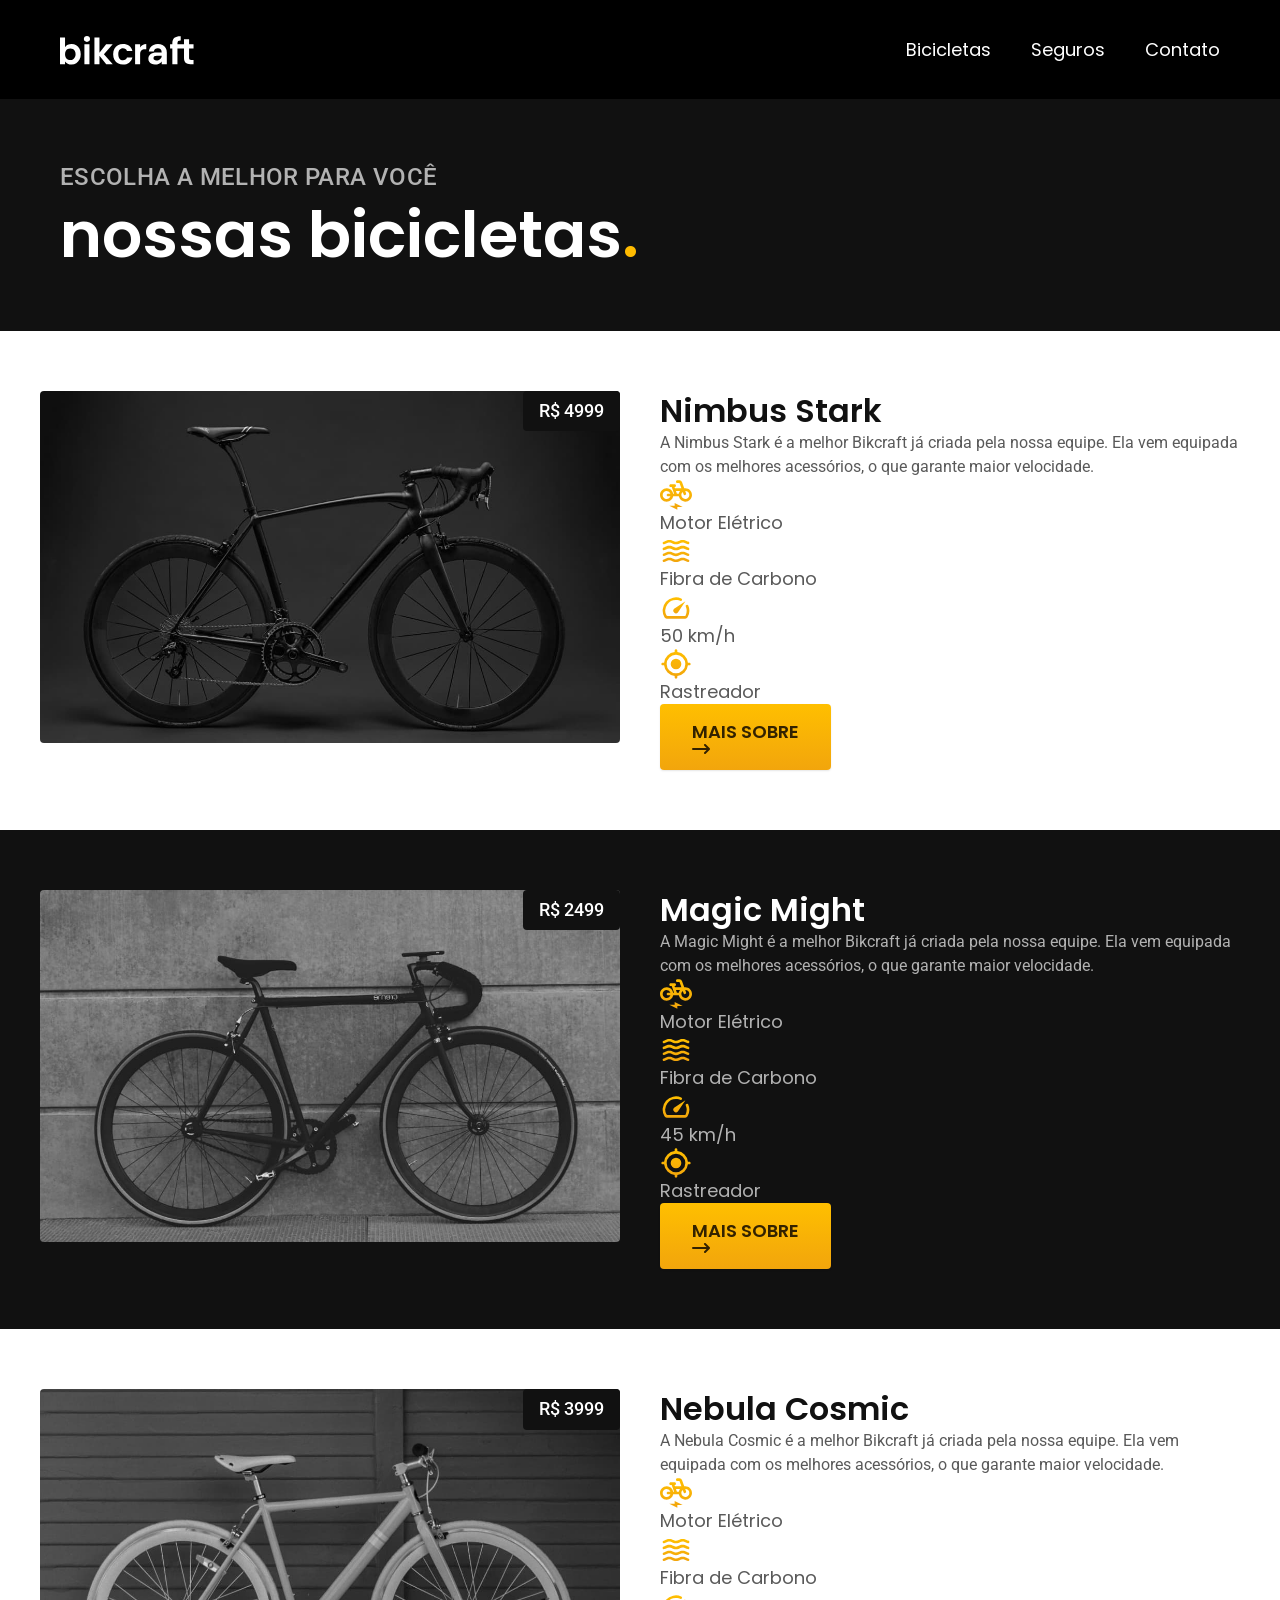
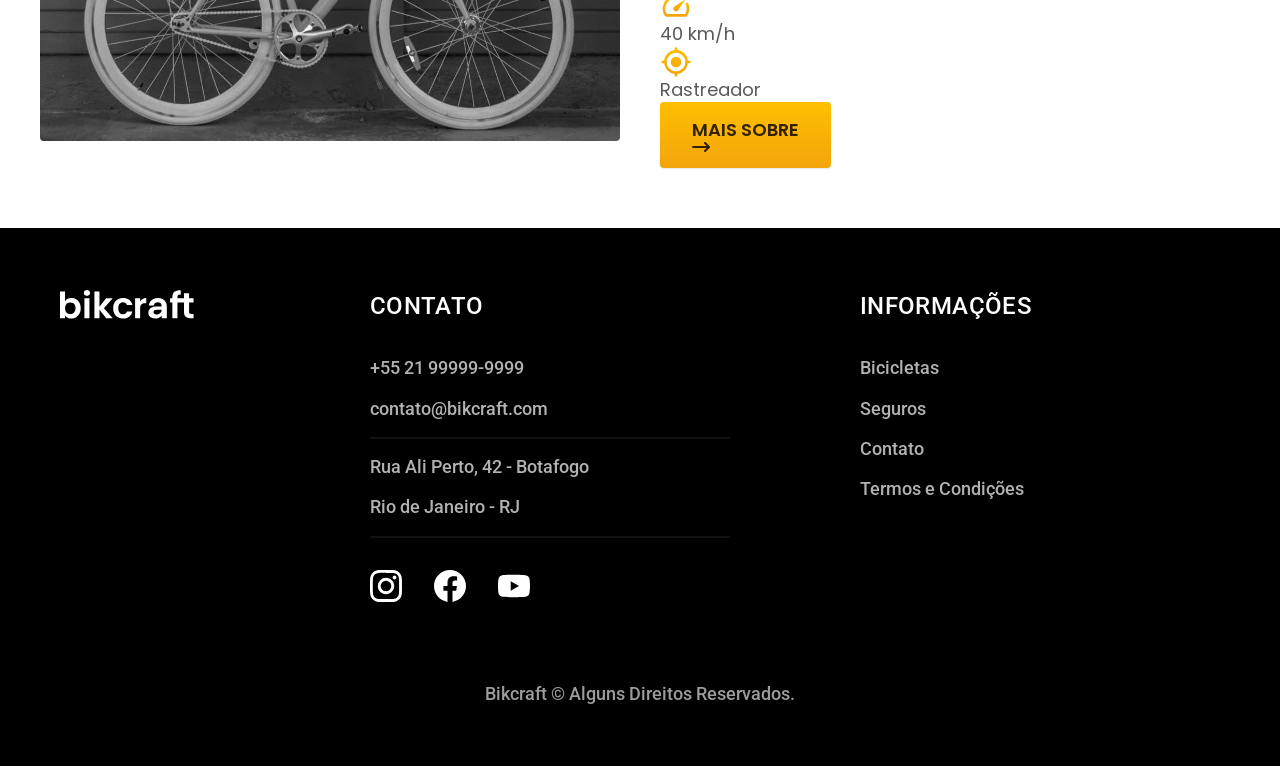
==== bicicletas.html @ c18fb051 "Adding Bikes page and finished Terms page" ====
<!DOCTYPE html>
<html lang="pt-br">

<head>
  <meta charset="UTF-8">
  <meta name="viewport" content="width=device-width, initial-scale=1.0">
  <title>Bikcraft</title>
  <link rel="stylesheet" href="./css/style.css">
  <link rel="preconnect" href="https://fonts.googleapis.com">
  <link rel="preconnect" href="https://fonts.gstatic.com" crossorigin>
  <link href="https://fonts.googleapis.com/css2?family=Merriweather:ital,opsz,wght@1,18..144,900&family=Poppins&family=Roboto&display=swap" rel="stylesheet">
</head>

<body id="bicicletas">
  <header class="header-bg">
    <div class="header">
      <a href="./index.html">
        <img src="./img/bikcraft.svg" alt="Bikcraft">
      </a>
      <nav aria-label="primary">
        <ul class="header-menu">
          <li><a href="./bicicletas.html">Bicicletas</a></li>
          <li><a href="./seguros.html">Seguros</a></li>
          <li><a href="./contato.html">Contato</a></li>
        </ul>
      </nav>
    </div>
  </header>
  <main>
    <div class="title-bg">
      <div class="title container">
        <p class="font-2-l-b color-5">escolha a melhor para você</p>
        <h1 class="font-1-xxl color-0">nossas bicicletas<span class="color-p1">.</span></h1>
      </div>
    </div>
    <div class="bikes container">
      <div class="bikes-image">
        <img src="./img/bicicletas/nimbus.jpg" alt="">
        <span class="font-2-m" color-0>R$ 4999</span>
      </div>
      <div class="bikes-content">
        <h2 class="font-1-xl">Nimbus Stark</h2>
        <p class="font-2-s color-8">A Nimbus Stark é a melhor Bikcraft já criada pela nossa equipe. Ela vem equipada com os melhores acessórios, o que garante maior velocidade.</p>
        <ul class="font-1-m color-8">
          <li><img src="./img/icones/eletrica.svg" alt="">Motor Elétrico</li>
          <li><img src="./img/icones/carbono.svg" alt="">Fibra de Carbono</li>
          <li><img src="./img/icones/velocidade.svg" alt="">50 km/h</li>
          <li><img src="./img/icones/rastreador.svg" alt="">Rastreador</li>
        </ul>
        <a class="button" href="./nimbus.html">Mais sobre <img src="./img/icones/seta.svg" alt=""></a>
      </div>
    </div>

    <div class="bikes-bg">
      <div class="bikes container">
        <div class="bikes-image">
          <img src="./img/bicicletas/magic.jpg" alt="">
          <span class="font-2-m" color-0>R$ 2499</span>
        </div>
        <div class="bikes-content">
          <h2 class="font-1-xl color-0">Magic Might</h2>
          <p class="font-2-s color-5">A Magic Might é a melhor Bikcraft já criada pela nossa equipe. Ela vem equipada com os melhores acessórios, o que garante maior velocidade.</p>
          <ul class="font-1-m color-5">
            <li><img src="./img/icones/eletrica.svg" alt="">Motor Elétrico</li>
            <li><img src="./img/icones/carbono.svg" alt="">Fibra de Carbono</li>
            <li><img src="./img/icones/velocidade.svg" alt="">45 km/h</li>
            <li><img src="./img/icones/rastreador.svg" alt="">Rastreador</li>
          </ul>
          <a class="button" href="./nimbus.html">Mais sobre <img src="./img/icones/seta.svg" alt=""></a>
        </div>
      </div>
    </div>

    <div class="bikes container">
      <div class="bikes-image">
        <img src="./img/bicicletas/nebula.jpg" alt="">
        <span class="font-2-m" color-0>R$ 3999</span>
      </div>
      <div class="bikes-content">
        <h2 class="font-1-xl">Nebula Cosmic</h2>
        <p class="font-2-s color-8">A Nebula Cosmic é a melhor Bikcraft já criada pela nossa equipe. Ela vem equipada com os melhores acessórios, o que garante maior velocidade.</p>
        <ul class="font-1-m color-8">
          <li><img src="./img/icones/eletrica.svg" alt="">Motor Elétrico</li>
          <li><img src="./img/icones/carbono.svg" alt="">Fibra de Carbono</li>
          <li><img src="./img/icones/velocidade.svg" alt="">40 km/h</li>
          <li><img src="./img/icones/rastreador.svg" alt="">Rastreador</li>
        </ul>
        <a class="button" href="./nimbus.html">Mais sobre <img src="./img/icones/seta.svg" alt=""></a>
      </div>
    </div>

  </main>
  <footer class="footer-bg ">
    <div class="footer container">
      <img src="./img/bikcraft.svg" alt="">
      <div class="footer-contact">
        <h3 class="font-2-l-b color-0">Contato</h3>
        <ul class="font-2-m color-5">
          <li><a href="tel:+5521999999999">+55 21 99999-9999</a></li>
          <li><a href="mailto:contato@bikcraft.com">contato@bikcraft.com</a></li>
          <li><a href="">Rua Ali Perto, 42 - Botafogo</a></li>
          <li><a href="">Rio de Janeiro - RJ</a></li>
        </ul>
        <div class="footer-networks">
          <a href="./"><img src="./img/redes/instagram.svg" alt=""></a>
          <a href="./"><img src="./img/redes/facebook.svg" alt=""></a>
          <a href="./"><img src="./img/redes/youtube.svg" alt=""></a>
        </div>
      </div>
      <div class="footer-info">
        <h3 class="font-2-l-b color-0">Informações</h3>
        <nav>
          <ul class="font-2-m color-5">
            <li><a href="./bicicletas.html">Bicicletas</a></li>
            <li><a href="./seguros.html">Seguros</a></li>
            <li><a href="./contato.html">Contato</a></li>
            <li><a href="./termos.html">Termos e Condições</a></li>
          </ul>
        </nav>
      </div>
      <p class="footer-copy font-2-m color-6">Bikcraft © Alguns Direitos Reservados.</p>
    </div>
  </footer>
</body>

</html>
---- css/style.css ----
@import "./utilities/typography.css";
@import "./utilities/colors.css";

@import "./global/global.css";
@import "./global/header.css";
@import "./global/footer.css";

/* Utilities */

@import "./utilities/components.css";

/* Home */
@import "./home/introduction.css";
@import "./home/technology.css";
@import "./home/partners.css";
@import "./home/testimony.css";
@import "./insurances/insurance.css";

/* Terms */
@import "./terms/terms.css";

/* Bikes-list */
@import "./bikes/bikes-list.css";

/* Bikes */
@import "./bikes/bikes.css";
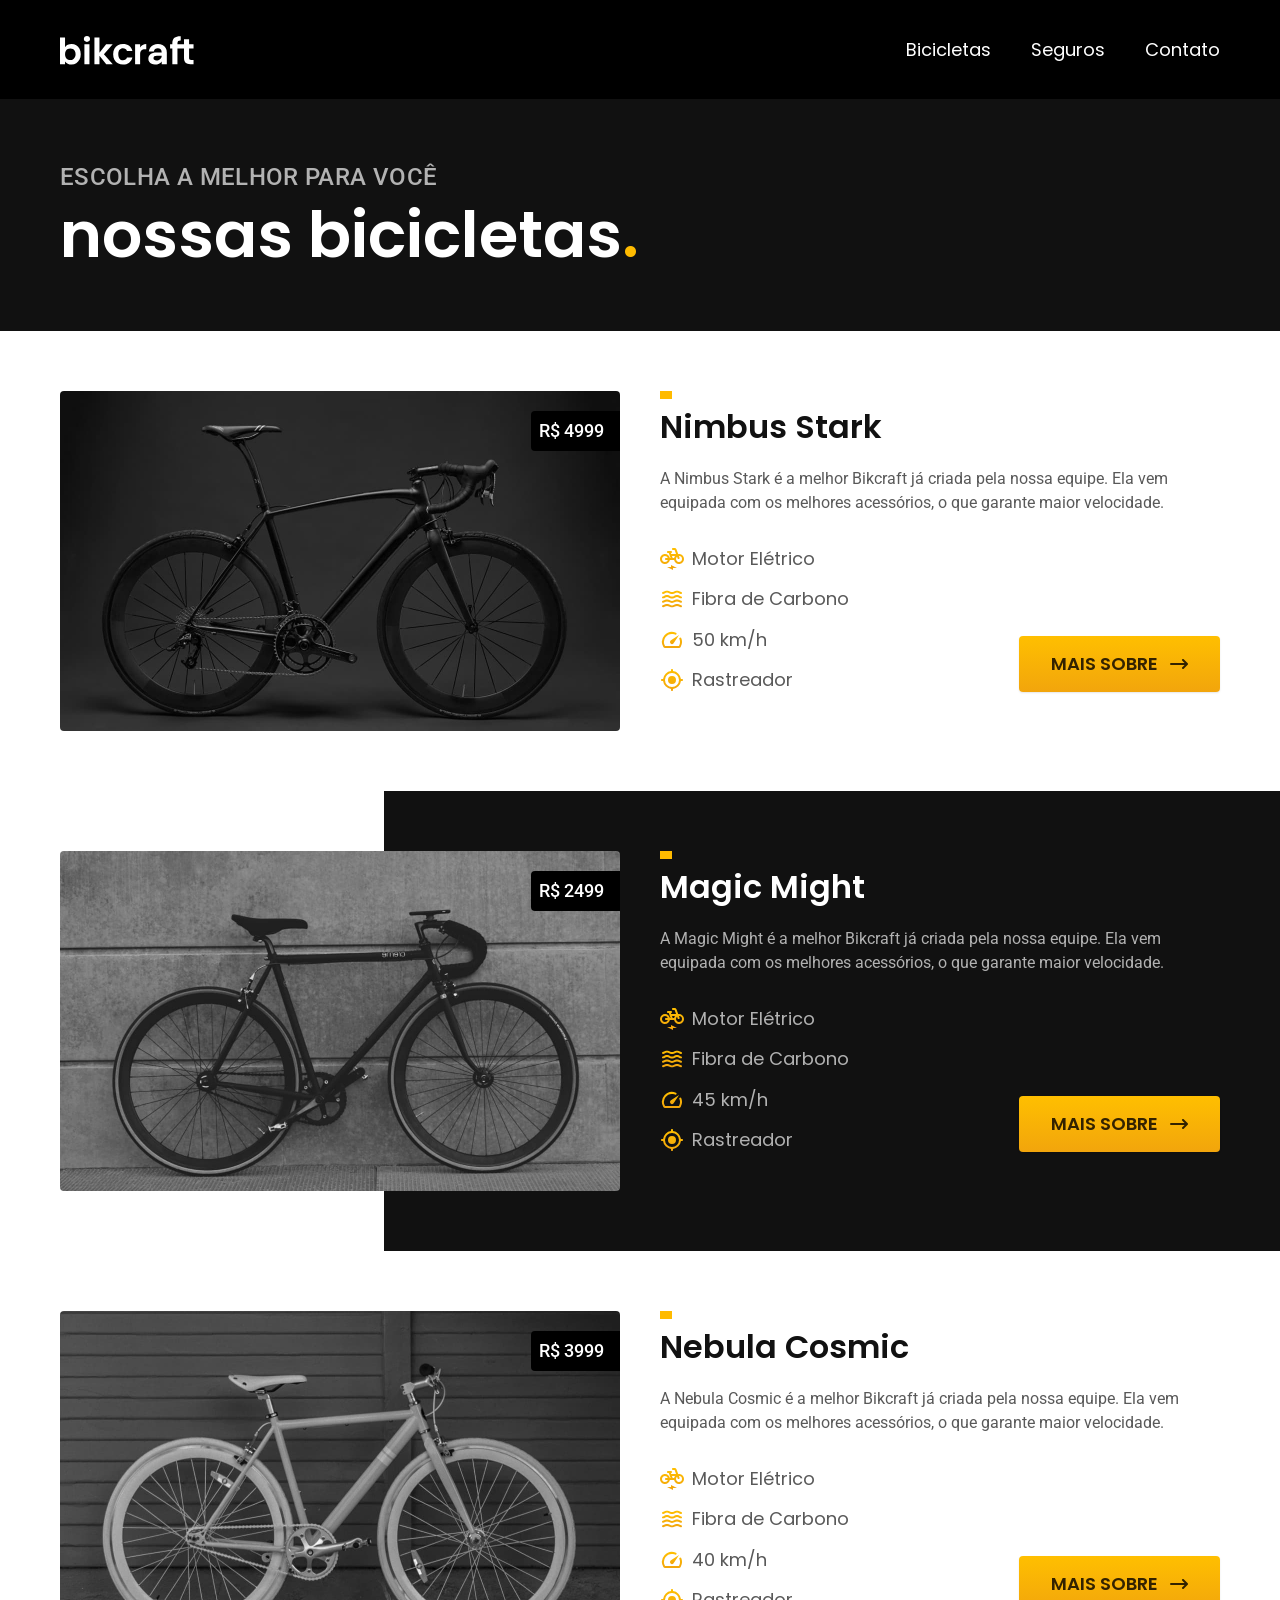
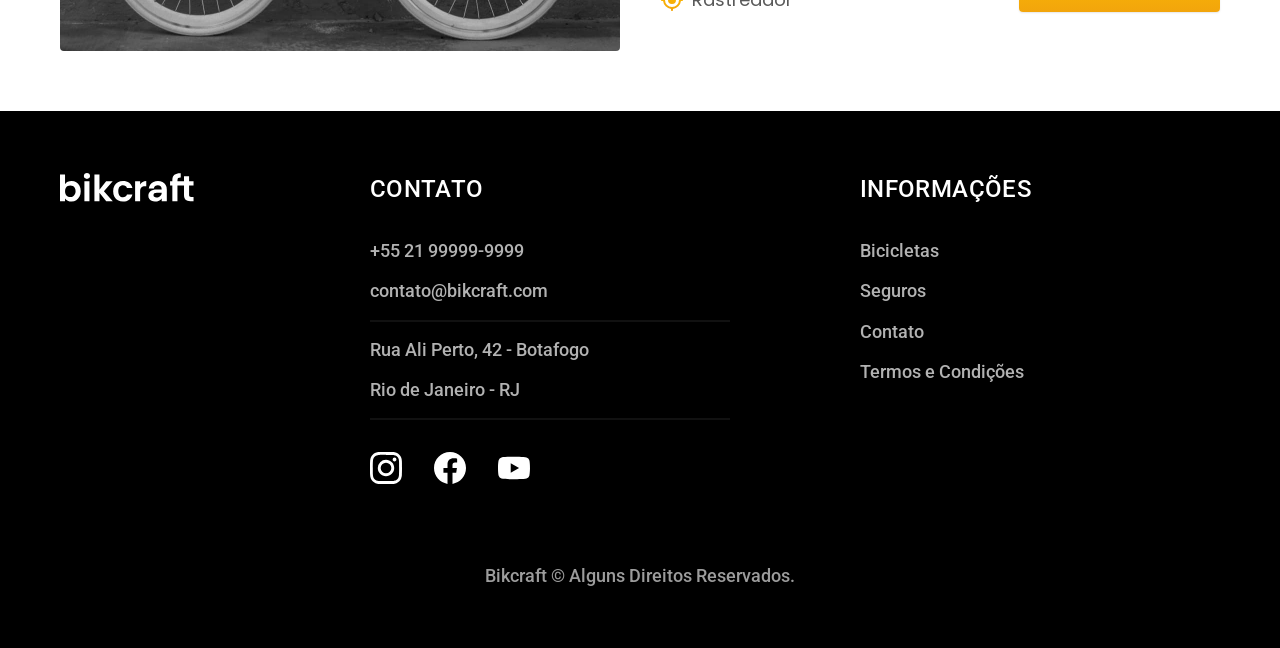
==== commit aac0a890: "Finishing bikes page" ====
--- a/bicicletas.html
+++ b/bicicletas.html
@@ -47,7 +47,7 @@
           <li><img src="./img/icones/velocidade.svg" alt="">50 km/h</li>
           <li><img src="./img/icones/rastreador.svg" alt="">Rastreador</li>
         </ul>
-        <a class="button" href="./nimbus.html">Mais sobre <img src="./img/icones/seta.svg" alt=""></a>
+        <a class="button arrow" href="./bicicletas/nimbus.html">Mais sobre</a>
       </div>
     </div>
 
@@ -66,7 +66,7 @@
             <li><img src="./img/icones/velocidade.svg" alt="">45 km/h</li>
             <li><img src="./img/icones/rastreador.svg" alt="">Rastreador</li>
           </ul>
-          <a class="button" href="./nimbus.html">Mais sobre <img src="./img/icones/seta.svg" alt=""></a>
+          <a class="button arrow" href="./bicicletas/magic.html">Mais sobre</a>
         </div>
       </div>
     </div>
@@ -85,7 +85,7 @@
           <li><img src="./img/icones/velocidade.svg" alt="">40 km/h</li>
           <li><img src="./img/icones/rastreador.svg" alt="">Rastreador</li>
         </ul>
-        <a class="button" href="./nimbus.html">Mais sobre <img src="./img/icones/seta.svg" alt=""></a>
+        <a class="button arrow" href="./bicicletas/nebula.html">Mais sobre</a>
       </div>
     </div>
 
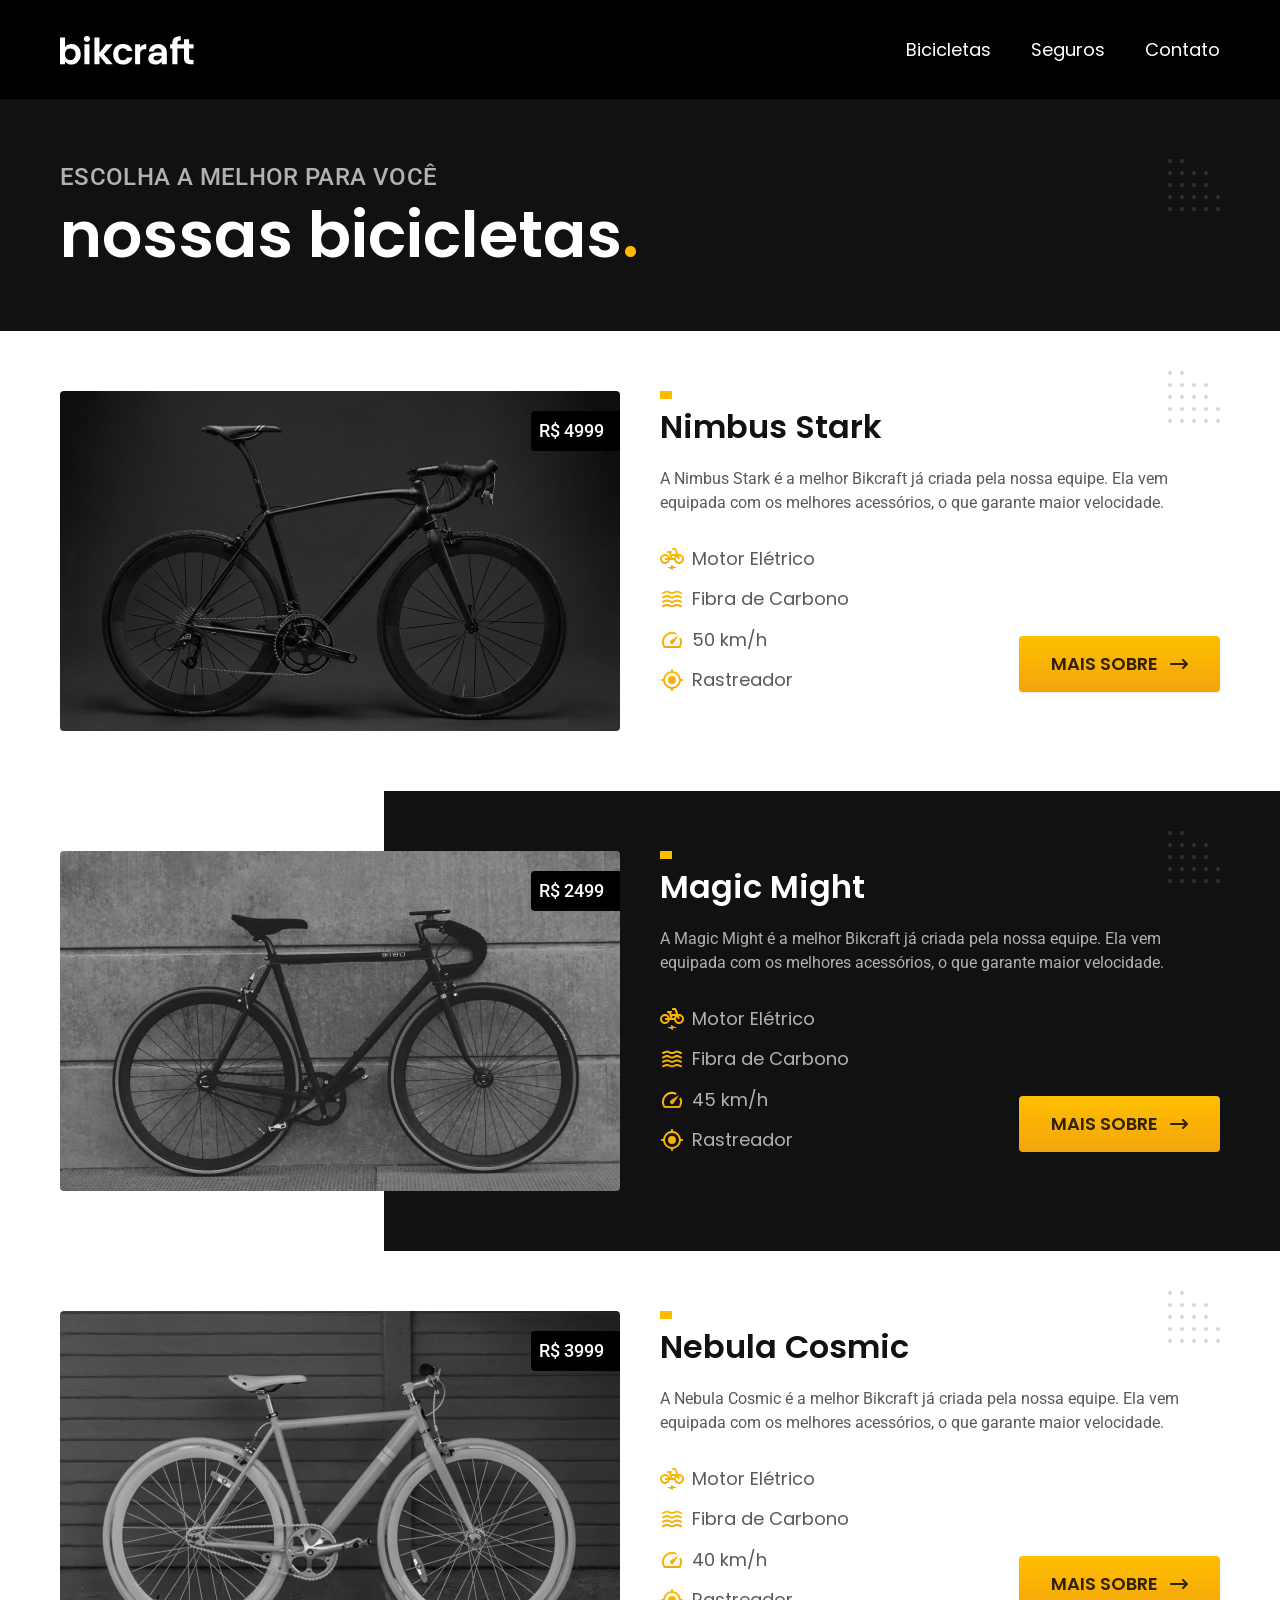
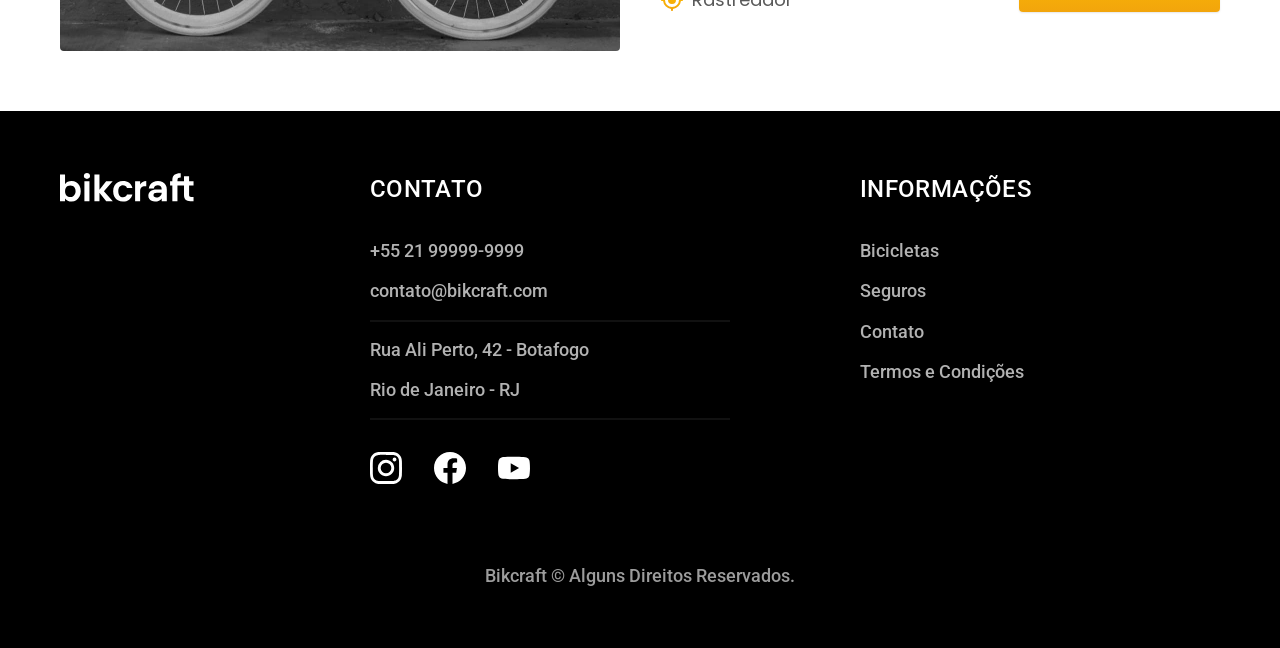
==== commit 47e04172: "Finished course, project with some need otimizations and fix, but finished" ====
--- a/bicicletas.html
+++ b/bicicletas.html
@@ -4,7 +4,8 @@
 <head>
   <meta charset="UTF-8">
   <meta name="viewport" content="width=device-width, initial-scale=1.0">
-  <title>Bikcraft</title>
+  <title>Bicicletas | Bikcraft</title>
+  <link rel="preload" href="./css/style.css" as="style">
   <link rel="stylesheet" href="./css/style.css">
   <link rel="preconnect" href="https://fonts.googleapis.com">
   <link rel="preconnect" href="https://fonts.gstatic.com" crossorigin>
@@ -47,7 +48,7 @@
           <li><img src="./img/icones/velocidade.svg" alt="">50 km/h</li>
           <li><img src="./img/icones/rastreador.svg" alt="">Rastreador</li>
         </ul>
-        <a class="button arrow" href="./bicicletas/nimbus.html">Mais sobre</a>
+        <a class="button arrow" href="./bikes/nimbus.html">Mais sobre</a>
       </div>
     </div>
 
--- a/css/style.css
+++ b/css/style.css
@@ -6,21 +6,36 @@
 @import "./global/footer.css";
 
 /* Utilities */
-
 @import "./utilities/components.css";
+@import "./utilities/form.css";
 
 /* Home */
 @import "./home/introduction.css";
 @import "./home/technology.css";
 @import "./home/partners.css";
 @import "./home/testimony.css";
-@import "./insurances/insurance.css";
+
+/* Insurance */
+@import "./insurances/insurances.css";
+@import "./insurances/advantagens.css";
+@import "./insurances/questions.css";
 
 /* Terms */
 @import "./terms/terms.css";
+
+/* Budget */
+@import "./budget/budget.css";
+
+/* Contact */
+@import "./contact/contact.css";
+@import "./contact/stores.css";
 
 /* Bikes-list */
 @import "./bikes/bikes-list.css";
 
 /* Bikes */
 @import "./bikes/bikes.css";
+
+/* Bike */
+@import "./bike/bike.css";
+@import "./bike/insurance.css";
--- a/css/style.css
+++ b/css/style.css
@@ -6,21 +6,36 @@
 @import "./global/footer.css";
 
 /* Utilities */
-
 @import "./utilities/components.css";
+@import "./utilities/form.css";
 
 /* Home */
 @import "./home/introduction.css";
 @import "./home/technology.css";
 @import "./home/partners.css";
 @import "./home/testimony.css";
-@import "./insurances/insurance.css";
+
+/* Insurance */
+@import "./insurances/insurances.css";
+@import "./insurances/advantagens.css";
+@import "./insurances/questions.css";
 
 /* Terms */
 @import "./terms/terms.css";
+
+/* Budget */
+@import "./budget/budget.css";
+
+/* Contact */
+@import "./contact/contact.css";
+@import "./contact/stores.css";
 
 /* Bikes-list */
 @import "./bikes/bikes-list.css";
 
 /* Bikes */
 @import "./bikes/bikes.css";
+
+/* Bike */
+@import "./bike/bike.css";
+@import "./bike/insurance.css";
